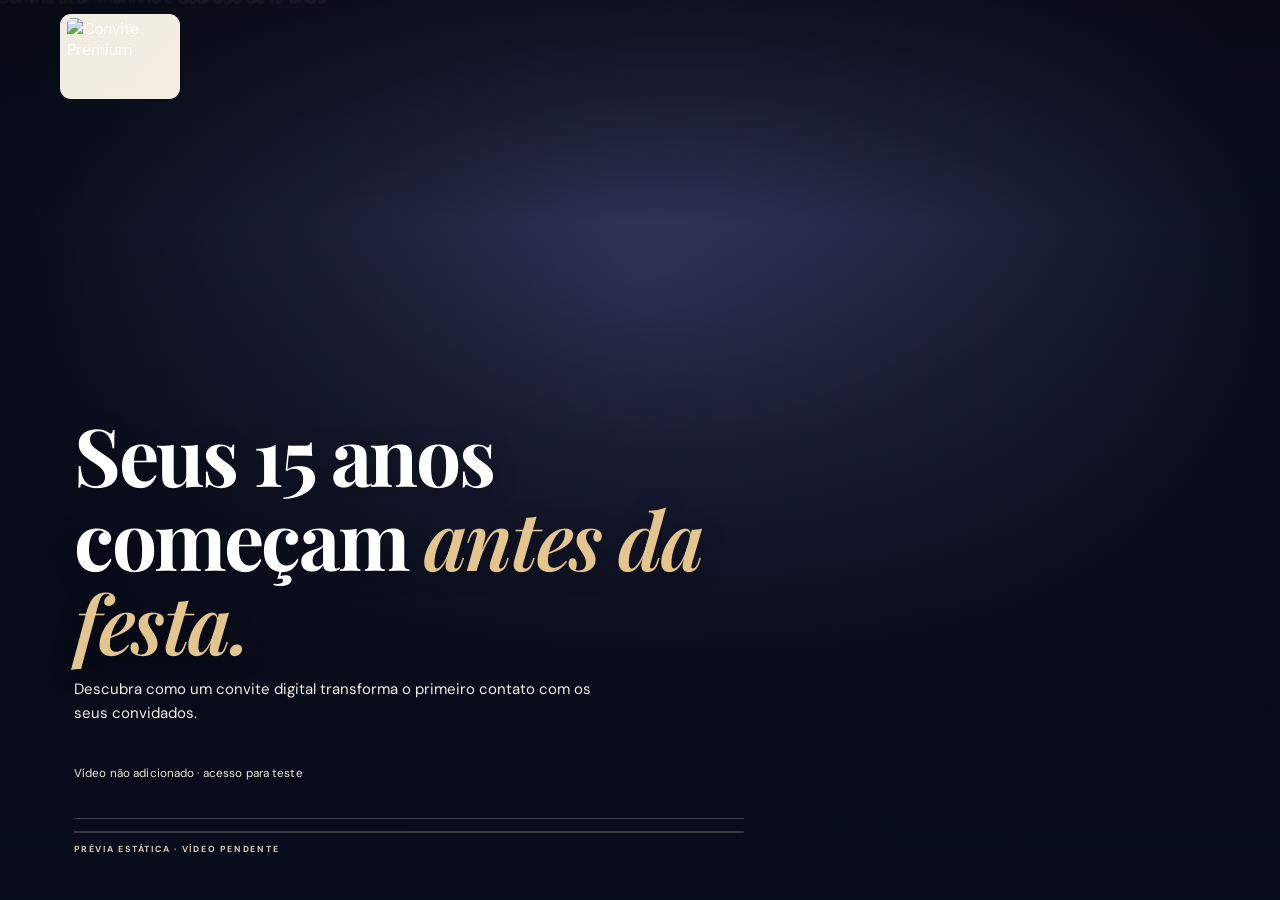
==== catalogo.html @ b4b90971 "Add files via upload" ====
<!doctype html>
<html lang="pt-BR">
<head>
  <meta charset="utf-8">
  <meta name="viewport" content="width=device-width, initial-scale=1, viewport-fit=cover">
  <meta name="theme-color" content="#fbf9f5">
  <meta name="description" content="Explore temas de convite digital de 15 anos, teste um convite real e escolha seu favorito para personalizar.">
  <meta property="og:type" content="website">
  <meta property="og:title" content="Convite Premium | Catálogo de Temas de 15 Anos">
  <meta property="og:image" content="https://premium-invites.github.io/LP-Catalogo/assets/capa-15anos.webp">
  <title>Escolha seu tema | Convite Premium</title>
  <link rel="preconnect" href="https://fonts.googleapis.com">
  <link rel="preconnect" href="https://fonts.gstatic.com" crossorigin>
  <link href="https://fonts.googleapis.com/css2?family=DM+Sans:wght@400;500;600;700;800&family=Playfair+Display:ital,wght@0,500;0,600;0,700;1,600;1,700&display=swap" rel="stylesheet">
  <link rel="stylesheet" href="style.css">
  <script defer src="config.js"></script>
  <script defer src="script.js"></script>
</head>
<body class="catalog-page" data-page="catalogo">
  <header class="site-header">
    <div class="site-header-inner">
      <a href="index.html" class="brand-link" aria-label="Voltar à apresentação"><img src="assets/logo-convite-premium.webp" alt="Convite Premium" width="84" height="68"></a>
      <span class="site-header-tag">CATÁLOGO <span aria-hidden="true">✦</span> 15 ANOS</span>
      <a class="header-anchor" href="#temas">Escolher tema <span aria-hidden="true">↘</span></a>
    </div>
  </header>

  <main>

    <section class="showcase-section showcase-top section-space" id="exemplos" aria-labelledby="showcaseTitle">
      <div class="container showcase-layout">
        <div class="showcase-copy reveal">
          <p class="eyebrow">✦ MUITO ALÉM DE UMA IMAGEM</p>
          <h1 id="showcaseTitle">Antes da festa, <em>um primeiro encanto.</em></h1>
          <p>Um convite é mais do que uma imagem: é música, movimento e detalhes que seus convidados podem explorar. Abra os exemplos completos e sinta a experiência.</p>
          <div class="showcase-legend"><span aria-hidden="true">↗</span><span>Toque na carta da frente para abrir o convite interativo.</span></div>
          <a class="btn catalog-jump reveal" href="#temas">Escolher tema <span aria-hidden="true">↓</span></a>
        </div>
        <div class="deck-shell reveal" aria-label="Exemplos interativos de convites prontos">
          <div class="deck-counter"><span id="deckCurrent">01</span><span> / </span><span id="deckTotal">01</span></div>
          <div class="deck-stage" id="deckStage" tabindex="0" role="region" aria-label="Cartas de exemplos. Arraste horizontalmente ou use as setas para trocar de exemplo."><!-- Cartas geradas por script.js --></div>
          <div class="deck-controls" id="deckControls">
            <button class="deck-arrow" id="deckPrev" type="button" aria-label="Exemplo anterior">←</button>
            <span class="deck-swipe-hint" id="deckHint">ARRASTE PARA O LADO</span>
            <button class="deck-arrow" id="deckNext" type="button" aria-label="Próximo exemplo">→</button>
          </div>
        </div>
      </div>
    </section>

    <section class="catalog-intro container" id="temas" aria-labelledby="themesTitle">
      <div class="catalog-intro-row">
        <div class="reveal">
          <p class="eyebrow">✧ FEITO PARA O SEU GRANDE DIA</p>
          <h2 id="themesTitle">Um tema com <em>a sua essência.</em></h2>
          <p class="body-lead">Agora escolha o tema que combina com a sua festa de 15 anos. Se nenhum modelo representar sua ideia, selecione “Sua ideia”.</p>
        </div>
        <div class="catalog-intro-aside reveal"><span class="asidenum">15</span><span>ANOS <b>✧</b><br>INFINITAS POSSIBILIDADES</span></div>
      </div>
      <div class="theme-grid" id="themeGrid" aria-label="Temas disponíveis"><!-- Gerado a partir de config.js --></div>
      <div class="catalog-after-note reveal"><span aria-hidden="true">✦</span><p>Gostou de um estilo? Toque em <strong>Escolher tema</strong>. Para um convite diferente, escolha <strong>Sua ideia</strong> e, se quiser, conte como imagina o resultado no próximo passo.</p></div>
    </section>

    <section class="benefits-section section-space" aria-label="Vantagens dos convites digitais">
      <div class="container">
        <h2 class="sr-only">Vantagens de um convite digital</h2>
        <div class="benefits-grid">
          <article class="benefit-card reveal"><span class="benefit-index">01 /</span><div class="benefit-icon" aria-hidden="true">↗</div><h3>Envio instantâneo</h3><p>Compartilhe pelo WhatsApp sem impressão ou entrega física.</p></article>
          <article class="benefit-card reveal"><span class="benefit-index">02 /</span><div class="benefit-icon" aria-hidden="true">⌘</div><h3>Tudo organizado</h3><p>Informações, localização e links em um só lugar.</p></article>
          <article class="benefit-card reveal"><span class="benefit-index">03 /</span><div class="benefit-icon" aria-hidden="true">✧</div><h3>Experiência premium</h3><p>Música, vídeo e detalhes que encantam desde o início.</p></article>
          <article class="benefit-card reveal"><span class="benefit-index">04 /</span><div class="benefit-icon" aria-hidden="true">♡</div><h3>Mais economia</h3><p>Sem custos de impressão ou entrega de convites físicos.</p></article>
        </div>
      </div>
    </section>
    <section class="features-section section-space" id="recursos" aria-labelledby="featuresTitle">
      <div class="container">
        <div class="section-head reveal"><p class="eyebrow">✧ TUDO EM UM ÚNICO LINK</p><h2 id="featuresTitle">Seu convite pode ter <em>tudo isso.</em></h2><p>Uma experiência completa, com o que importa para a sua comemoração.</p></div>
        <div class="features-grid">
          <article class="feature-card reveal"><span class="feature-symbol" aria-hidden="true">▶</span><h3>Vídeo de abertura</h3><p>Uma entrada especial para seus convidados.</p></article>
          <article class="feature-card reveal"><span class="feature-symbol" aria-hidden="true">♫</span><h3>Música personalizada</h3><p>A trilha sonora que combina com a festa.</p></article>
          <article class="feature-card reveal"><span class="feature-symbol" aria-hidden="true">⌖</span><h3>Localização integrada</h3><p>Endereço e rota acessíveis em um toque.</p></article>
          <article class="feature-card reveal"><span class="feature-symbol" aria-hidden="true">✓</span><h3>Confirmação rápida</h3><p>Uma forma prática de confirmar presença.</p></article>
          <article class="feature-card reveal"><span class="feature-symbol" aria-hidden="true">♢</span><h3>Sugestões de presentes</h3><p>Orientações para os convidados.</p></article>
          <article class="feature-card reveal"><span class="feature-symbol" aria-hidden="true">✦</span><h3>Dress code e manual</h3><p>Detalhes importantes reunidos com elegância.</p></article>
        </div>
      </div>
    </section>

    <section class="process-section section-space" id="processo" aria-labelledby="processTitle">
      <div class="container process-layout">
        <div class="reveal"><p class="eyebrow">DO TEMA À CELEBRAÇÃO</p><h2 id="processTitle">Simples para você. <em>Especial para todos.</em></h2></div>
        <ol class="process-list">
          <li class="reveal"><span>01</span><div><h3>Escolha seu tema</h3><p>Selecione uma inspiração no catálogo.</p></div></li>
          <li class="reveal"><span>02</span><div><h3>Conte os detalhes</h3><p>Preencha o formulário em uma página separada.</p></div></li>
          <li class="reveal"><span>03</span><div><h3>Envie o pedido</h3><p>Abra o WhatsApp e confirme o envio da mensagem.</p></div></li>
          <li class="reveal"><span>04</span><div><h3>Criação manual</h3><p>Conversamos sobre as condições e preparamos sua prévia.</p></div></li>
        </ol>
      </div>
      <div class="container final-band reveal"><span>✧ UM CONVITE QUE COMEÇA COM VOCÊ</span><p>Já encontrou o estilo certo?</p><a class="btn btn-outline-light" href="#temas">Voltar aos temas <span aria-hidden="true">↑</span></a></div>
    </section>
  </main>
  <footer class="site-footer"><img src="assets/logo-convite-premium.webp" alt="Convite Premium" width="88" height="71"><small>© <span data-year></span> Convite Premium. Convites interativos de 15 anos.</small></footer>
  <div class="scroll-edge" id="scrollEdge" aria-hidden="true"><div class="scroll-edge-caption"><span>DESLIZE PARA EXPLORAR</span><span class="scroll-edge-arrow">↓</span></div></div>
  <noscript><p class="noscript-warning">Ative o JavaScript para visualizar os temas e os exemplos.</p></noscript>
</body>
</html>
---- style.css ----
/* CONVITE PREMIUM — funil de três páginas | mobile first */
:root{
  --navy:#10213e;--navy-deep:#09172e;--wine:#a51d53;--wine-strong:#8f1749;
  --gold:#ba914d;--gold-light:#e0c38b;--ink:#1a2435;--muted:#677083;
  --paper:#fcfaf6;--cream:#f4efe6;--white:#fff;--border:#e9e2d8;
  --radius:17px;--serif:'Playfair Display',Georgia,serif;--sans:'DM Sans',Arial,sans-serif;
}
*,*::before,*::after{box-sizing:border-box}
html{scroll-behavior:smooth}
body{margin:0;font-family:var(--sans);background:var(--paper);color:var(--ink);-webkit-font-smoothing:antialiased}
a{color:inherit;text-decoration:none}button,input,textarea{font:inherit}button{cursor:pointer}img{max-width:100%;display:block}
[hidden]{display:none!important}
:focus-visible{outline:3px solid #e6b65c;outline-offset:3px}
.sr-only{position:absolute;width:1px;height:1px;padding:0;margin:-1px;overflow:hidden;clip:rect(0,0,0,0);white-space:nowrap;border:0}
.container{width:min(100% - 36px,1120px);margin-inline:auto}
.eyebrow{font-size:.65rem;line-height:1.5;letter-spacing:.22em;font-weight:800;color:var(--wine);text-transform:uppercase;margin:0 0 13px}
h1,h2,h3,p{margin-top:0}h1,h2{font-family:var(--serif);font-weight:700;letter-spacing:-.035em}h1 em,h2 em{font-weight:600;color:var(--wine)}
h1{font-size:clamp(2.45rem,8.3vw,4.3rem);line-height:1.11}h2{font-size:clamp(2rem,6.6vw,3.5rem);line-height:1.17}
p{line-height:1.65}
.btn{min-height:46px;display:inline-flex;align-items:center;justify-content:center;gap:16px;padding:13px 20px;border-radius:11px;border:1px solid transparent;font-weight:800;font-size:.82rem;line-height:1.25;transition:background .2s,color .2s,border .2s,transform .2s}
.btn:hover{transform:translateY(-2px)}.btn:active{transform:translateY(0)}
.btn-primary{background:var(--wine);color:#fff;box-shadow:0 9px 30px rgba(106,9,54,.25)}.btn-primary:hover{background:var(--wine-strong)}
.btn-whatsapp{background:#186d4c;color:#fff;border:0;width:100%;justify-content:space-between;padding:17px 19px;font-size:.85rem}.btn-whatsapp:hover{background:#125a3e}
.btn-outline-light{border-color:#e7d6b9;color:#fff;background:transparent}.btn-outline-light:hover{background:#fff;color:var(--navy)}
.reveal{opacity:1;transform:none}
.has-motion .reveal{opacity:0;transform:translate3d(0,28px,0);transition:opacity .75s ease,transform .75s cubic-bezier(.18,.72,.24,1)}
.has-motion .reveal.is-visible{opacity:1;transform:translate3d(0,0,0)}
/* -------------------------------- Intro: VSL full viewport -------------------------------- */
body.vsl-page{background:#0b1326;color:#fff;overflow:hidden}
.vsl-screen{height:100vh;height:100dvh;min-height:430px;position:relative;isolation:isolate;overflow:hidden}
.vsl-media,.vsl-overlay{position:absolute;inset:0}
.vsl-media{z-index:-2;background:radial-gradient(circle at 50% 30%,#393e66,#090e1d 70%)}
.vsl-video,.vsl-fallback,.vsl-fallback img{display:block;width:100%;height:100%}
.vsl-video,.vsl-fallback img{object-fit:cover;object-position:center 40%}
.vsl-fallback img{filter:brightness(.58) saturate(.85) blur(1px);transform:scale(1.03)}
.vsl-overlay{z-index:-1;background:linear-gradient(180deg,rgba(7,9,18,.72),rgba(7,9,18,.02) 25%,rgba(10,12,25,.30) 40%,rgba(7,10,23,.9) 78%,#080d1c 100%),linear-gradient(90deg,rgba(8,11,23,.4),transparent 80%);pointer-events:none}
.vsl-header{position:absolute;z-index:2;top:max(14px,env(safe-area-inset-top));left:0;right:0;padding-inline:clamp(19px,5vw,60px);display:flex;align-items:center;justify-content:space-between;gap:14px}
.vsl-logo{width:96px;height:auto;max-height:72px;object-fit:contain;padding:4px 7px;border-radius:11px;background:rgba(255,249,238,.95)}
.vsl-category{font-size:.55rem;line-height:1.6;letter-spacing:.19em;color:#f3dfb9;text-align:right;font-weight:700;text-shadow:0 1px 6px #111}
.vsl-category span{margin:0 4px}
.vsl-bottom{position:absolute;bottom:max(22px,env(safe-area-inset-bottom));left:clamp(21px,6vw,74px);right:clamp(21px,6vw,74px);max-width:740px;z-index:2}
.vsl-bottom h1{font-size:clamp(2.45rem,8vw,5rem);line-height:1.05;letter-spacing:-.03em;max-width:690px;margin:0 0 13px;text-shadow:0 3px 25px rgba(0,0,0,.3)}
.vsl-bottom h1 em{color:#e4c58d}
.vsl-summary{max-width:520px;font-size:clamp(.77rem,1.6vw,.94rem);color:#f3efe8;line-height:1.6;margin-bottom:22px}
.vsl-actions{min-height:51px;display:flex;align-items:center;flex-wrap:wrap;gap:12px;margin-bottom:20px}
.vsl-ready{display:flex;align-items:center;gap:8px;color:#f2e8d8;font-size:.73rem;letter-spacing:.01em}
.status-pulse{display:inline-block;width:7px;height:7px;flex:none;border-radius:50%;background:#d8af64;box-shadow:0 0 0 5px rgba(232,185,93,.1);animation:pulse 1.65s infinite}
.vsl-continue{width:min(100%,340px);justify-content:space-between;animation:cta-show .4s both}
.vsl-controls{border-top:1px solid rgba(235,224,212,.24);padding-top:12px}
.vsl-progress-track{height:2px;background:rgba(252,241,219,.2);border-radius:3px;overflow:hidden;margin-bottom:10px}
.vsl-progress-track span{height:100%;display:block;width:0;background:var(--gold-light);transition:width .18s linear}
.vsl-control-row{display:flex;justify-content:space-between;align-items:center;gap:15px;color:#dccbb9;font-size:.55rem;letter-spacing:.2em;font-weight:700}
.vsl-control-buttons{display:flex;gap:8px;align-items:center}
.video-small-button{background:rgba(255,255,255,.1);border:1px solid rgba(255,255,255,.4);border-radius:30px;color:#fff;padding:8px 11px;font-size:.64rem;letter-spacing:0;line-height:1}
.video-small-button:hover{background:rgba(255,255,255,.22)}
.noscript-warning{background:#fff3ce;padding:15px;text-align:center;color:#4b2d07;font-size:.85rem}
@keyframes pulse{50%{box-shadow:0 0 0 8px rgba(232,185,93,0)}}
@keyframes cta-show{from{opacity:0;transform:translateY(10px)}to{opacity:1;transform:translateY(0)}}
/* -------------------------------- Catalog chrome -------------------------------- */
.catalog-page{background:var(--paper)}
.site-header{position:sticky;top:0;z-index:35;background:rgba(252,250,246,.94);border-bottom:1px solid rgba(204,181,153,.27);backdrop-filter:blur(18px);-webkit-backdrop-filter:blur(18px)}
.site-header-inner{width:min(100% - 36px,1120px);margin:auto;display:flex;align-items:center;justify-content:space-between;gap:10px;min-height:74px}
.brand-link{flex-shrink:0}.brand-link img{width:77px;height:63px;object-fit:contain}
.site-header-tag{font-weight:800;font-size:.62rem;letter-spacing:.14em;color:var(--navy);text-align:center}.site-header-tag span{color:var(--gold);margin:0 3px}
.header-anchor{font-size:.67rem;font-weight:800;padding:9px 10px;color:var(--wine);border:1px solid #ead9dc;border-radius:100px;white-space:nowrap}
.header-anchor:hover{background:#fff2f4}
.catalog-intro{padding-top:34px;padding-bottom:26px;scroll-margin-top:84px}
.catalog-intro h1{max-width:680px;margin-bottom:12px}
.catalog-intro .eyebrow{margin-bottom:10px}
.catalog-intro-row{display:flex;align-items:end;justify-content:space-between;gap:30px;margin:22px 0 25px}
.body-lead{max-width:630px;font-size:.9rem;color:var(--muted);line-height:1.66;margin:0}
.catalog-intro-aside{min-width:200px;display:none;align-items:center;gap:14px;color:#b6a18b;text-align:left;border-left:1px solid #d7c3a8;padding-left:23px}
.asidenum{font-size:5rem;line-height:1;font-family:var(--serif);color:#d6c4a7}.catalog-intro-aside>span:last-child{font-size:.57rem;line-height:1.7;font-weight:800;letter-spacing:.14em}
.theme-grid{display:grid;grid-template-columns:repeat(2,minmax(0,1fr));gap:12px}
.theme-card{background:#fff;border:1px solid var(--border);border-radius:15px;overflow:hidden;box-shadow:0 12px 30px rgba(17,31,55,.055);min-width:0;display:flex;flex-direction:column;transition:box-shadow .25s,border-color .25s}
.theme-card:hover{box-shadow:0 18px 42px rgba(17,31,55,.13);border-color:#d6bda6}
.theme-art{width:100%;aspect-ratio:4/4.8;overflow:hidden;position:relative;background:#ebdfca}
.theme-art img{height:100%;width:100%;object-fit:cover;object-position:center 35%;transition:transform .7s ease}
.theme-card:hover .theme-art img{transform:scale(1.045)}
.theme-number{position:absolute;top:9px;left:9px;background:rgba(14,27,49,.82);border:1px solid rgba(255,255,255,.24);color:#f3dfbe;font-weight:800;letter-spacing:.09em;font-size:.56rem;padding:6px 8px;border-radius:50px;backdrop-filter:blur(7px)}
.theme-details{display:flex;flex-direction:column;flex:1;gap:7px;padding:13px 11px 13px}
.theme-details h3{font-family:var(--serif);font-size:1.03rem;color:var(--navy);line-height:1.2;letter-spacing:-.015em;margin:0}
.theme-details p{font-size:.67rem;color:#7e7b80;line-height:1.4;min-height:27px;margin:0 0 5px}
.theme-actions{display:flex;flex-direction:column;gap:7px;margin-top:auto}
.theme-actions a,.theme-actions button{display:flex;align-items:center;justify-content:center;gap:4px;width:100%;min-height:37px;line-height:1.1;padding:10px 5px;font-weight:800;font-size:.65rem;border-radius:8px;white-space:normal;text-align:center}
.theme-choose{border:0;background:#17396d;color:#fff}.theme-choose:hover{background:#27518a}
.other-art{display:flex;flex-direction:column;align-items:center;justify-content:center;background:radial-gradient(circle at 45% 37%,#34426e 0,#1a2849 45%,#10182f 100%);color:#d9bb83;isolation:isolate}
.other-art:before{content:"";width:75%;aspect-ratio:1;position:absolute;border:1px solid rgba(222,193,134,.32);border-radius:50%;box-shadow:0 0 0 18px rgba(255,255,255,.025),0 0 0 36px rgba(255,255,255,.015)}
.other-art span{font-size:3.6rem;line-height:1;z-index:1}.other-art strong{font-family:var(--serif);font-size:1rem;font-style:italic;color:#f6ead5;position:relative;text-align:center;padding:0 14px}
.catalog-after-note{display:flex;align-items:start;gap:10px;background:#f4efe6;border:1px solid #e9dfce;border-radius:11px;padding:13px 14px;margin-top:18px;max-width:730px}
.catalog-after-note>span{color:var(--wine)}.catalog-after-note p{font-size:.73rem;line-height:1.65;color:#5f6470;margin:0}
/* -------------------------------- Benefit cards -------------------------------- */
.section-space{padding-top:58px;padding-bottom:58px}
.benefits-section{background:#f1ebdf}
.benefits-grid{display:grid;grid-template-columns:repeat(2,minmax(0,1fr));gap:10px}
.benefit-card{background:#fffaf2;min-width:0;border:1px solid rgba(222,207,185,.8);border-radius:12px;padding:15px 12px 17px;position:relative}
.benefit-index{font-size:.57rem;color:#a08969;font-weight:800;letter-spacing:.15em}
.benefit-icon{font-size:1.65rem;color:var(--wine);line-height:1;margin:12px 0 13px;font-family:Georgia,serif}
.benefit-card h3{font-family:var(--serif);font-size:.98rem;color:var(--navy);margin:0 0 7px;line-height:1.22}
.benefit-card p{font-size:.69rem;line-height:1.55;color:#72747b;margin:0}
/* -------------------------------- Deck showcase -------------------------------- */
.showcase-section{background:radial-gradient(circle at 72% 40%,#223759 0,#14243f 50%,#0c1a33 100%);color:#fff;overflow:hidden}
.showcase-top{padding-top:clamp(90px,18vw,138px);padding-bottom:58px}
.showcase-top .showcase-copy h1{color:#fff;max-width:620px;margin-bottom:16px;font-size:clamp(2.45rem,9vw,5.05rem);line-height:1.08}
.showcase-top .showcase-copy h1 em{color:#e6c994;font-style:italic}
.showcase-top .catalog-jump{margin-top:18px}
.showcase-layout{display:grid;grid-template-columns:minmax(0,1fr);gap:26px}
.showcase-copy .eyebrow{color:#d7ad6d}
.showcase-copy h2{color:#fff;max-width:570px;margin-bottom:16px}
.showcase-copy h2 em{color:#e6c994}
.showcase-copy>p:not(.eyebrow){color:#d0d5dd;font-size:.82rem;max-width:480px;line-height:1.75;margin-bottom:16px}
.showcase-legend{display:flex;align-items:center;gap:10px;color:#e2d1b6;font-size:.7rem;line-height:1.6;max-width:340px}
.showcase-legend>span:first-child{width:31px;height:31px;display:grid;place-items:center;border:1px solid rgba(238,214,180,.6);border-radius:50%;font-size:1rem;flex:none}
.deck-shell{width:100%;padding-top:4px}
.deck-counter{text-align:center;font-size:.63rem;font-weight:800;letter-spacing:.2em;color:#d9c398;margin-bottom:6px}
.deck-counter #deckCurrent{font-size:1rem;color:#fff}
.deck-stage{position:relative;width:min(66vw,266px);height:min(96vw,365px);min-height:268px;margin:10px auto 23px;isolation:isolate;touch-action:pan-y;cursor:grab;user-select:none}
.deck-stage:active{cursor:grabbing}
.deck-stage::before,.deck-stage::after{content:"";position:absolute;inset:0;background:#253858;border:1px solid rgba(236,206,150,.58);border-radius:17px;transform:translate(15px,5px) rotate(8deg);box-shadow:0 6px 22px rgba(0,0,0,.18);pointer-events:none}
.deck-stage::after{transform:translate(-12px,-4px) rotate(-7deg);background:#334467}
.deck-stage.has-multiple::before,.deck-stage.has-multiple::after{opacity:0}
.deck-card{position:absolute;inset:0;border-radius:15px;overflow:hidden;background:#f8f3e9;border:4px solid #f9f0df;box-shadow:0 18px 30px rgba(0,0,0,.38);will-change:transform;transition:transform .58s cubic-bezier(.18,.78,.19,1),opacity .5s ease;touch-action:pan-y}
.deck-card a{width:100%;height:100%;display:block;position:relative;color:#fff}
.deck-card img{width:100%;height:100%;object-fit:cover;object-position:center 27%;pointer-events:none}
.deck-card-overlay{position:absolute;inset:auto 0 0;padding:45px 15px 17px;background:linear-gradient(transparent,rgba(4,8,19,.86))}
.deck-card-overlay strong{display:block;font-family:var(--serif);font-size:1.1rem;line-height:1.2;margin-bottom:6px}
.deck-card-overlay small{display:block;color:#e3d1b8;font-size:.65rem;letter-spacing:.02em}
.deck-controls{display:flex;justify-content:center;align-items:center;gap:22px;min-height:38px}
.deck-arrow{width:37px;height:37px;border-radius:50%;color:#f8e4c1;border:1px solid rgba(238,218,183,.6);background:transparent;font-size:1.25rem;transition:background .2s}
.deck-arrow:hover{background:rgba(255,255,255,.15)}
.deck-swipe-hint{color:#cdbfa9;font-weight:800;font-size:.56rem;letter-spacing:.13em;white-space:nowrap}
.deck-controls.is-single .deck-arrow{display:none}
/* -------------------------------- Feature grid -------------------------------- */
.features-section{background:var(--paper)}
.section-head{max-width:620px;margin:0 0 28px}
.section-head h2{margin-bottom:12px;color:var(--navy)}
.section-head>p:not(.eyebrow){color:var(--muted);font-size:.83rem;margin:0}
.features-grid{display:grid;grid-template-columns:repeat(2,minmax(0,1fr));gap:10px}
.feature-card{padding:14px 12px 17px;border-radius:13px;border:1px solid var(--border);background:#fff;min-height:142px;min-width:0;box-shadow:0 7px 20px rgba(14,27,49,.025)}
.feature-symbol{display:grid;place-items:center;height:31px;width:31px;border:1px solid #e8d9c4;border-radius:9px;color:var(--wine);font-size:1.08rem;margin-bottom:15px}
.feature-card h3{font-family:var(--serif);font-size:.98rem;line-height:1.23;letter-spacing:-.015em;color:var(--navy);margin-bottom:7px}
.feature-card p{font-size:.68rem;color:#777882;line-height:1.56;margin:0}
/* -------------------------------- Process & footer -------------------------------- */
.process-section{background:var(--cream);padding-bottom:0}
.process-layout{display:grid;grid-template-columns:minmax(0,1fr);gap:25px}
.process-layout h2{max-width:520px;color:var(--navy);margin-bottom:0}
.process-list{padding:0;margin:0;list-style:none;display:grid;gap:0}
.process-list li{display:flex;gap:16px;border-top:1px solid #dbd0c0;padding:17px 0}
.process-list li>span{color:var(--wine);font-size:.8rem;font-weight:800;letter-spacing:.04em;min-width:27px}
.process-list h3{font-family:var(--serif);color:var(--navy);font-size:1.14rem;margin:0 0 5px}
.process-list p{font-size:.76rem;line-height:1.6;margin:0;color:#6d6e75}
.final-band{background:var(--navy);color:#fff;padding:27px 25px 30px;margin-top:42px;text-align:center;border-radius:16px 16px 0 0}
.final-band>span{display:block;font-size:.59rem;color:#e1c58f;letter-spacing:.18em;font-weight:700}
.final-band p{font-family:var(--serif);font-size:1.8rem;line-height:1.2;margin:10px 0 19px}
.site-footer{display:flex;flex-direction:column;align-items:center;gap:3px;text-align:center;background:#0a152a;padding:19px 18px 25px;color:#b7c0ce}
.site-footer img{width:78px;height:auto;filter:brightness(1.55)}
.site-footer small{font-size:.6rem;line-height:1.6}
.scroll-edge{position:fixed;bottom:0;left:0;right:0;height:95px;z-index:30;pointer-events:none;background:linear-gradient(0deg,rgba(252,250,246,.96),rgba(252,250,246,.65) 42%,rgba(252,250,246,0));transition:opacity .3s}
.scroll-edge.is-hidden{opacity:0}
.scroll-edge-caption{position:absolute;bottom:max(12px,env(safe-area-inset-bottom));left:0;right:0;display:flex;align-items:center;justify-content:center;gap:9px;color:#9b845d;font-size:.54rem;letter-spacing:.2em;font-weight:800}
.scroll-edge-arrow{display:inline-block;font-size:1.1rem;animation:arrow-bob 1.6s infinite}
@keyframes arrow-bob{50%{transform:translateY(5px)}}
/* -------------------------------- Quiz / briefing -------------------------------- */
.quiz-page{background:radial-gradient(circle at top,#fffdfa,#f5f0e7)}
.quiz-main{min-height:70vh;padding:31px 0 55px}
.quiz-wrapper{width:min(100% - 36px,660px);margin:auto}
.quiz-heading{margin:26px 0 24px}
.quiz-heading h1{font-size:clamp(2.55rem,7.9vw,3.55rem);margin-bottom:13px}
.quiz-heading>p:not(.eyebrow){font-size:.8rem;color:#71747e;margin:0;line-height:1.7}
.chosen-theme{display:flex;align-items:center;gap:14px;padding:16px;background:var(--navy);border-radius:13px;color:#fff;margin-bottom:15px}
.chosen-symbol{display:grid;place-items:center;width:36px;height:36px;flex:none;border-radius:50%;border:1px solid rgba(236,203,154,.5);color:#e4bf80;font-size:1.3rem}
.chosen-theme>div{flex:1;min-width:0}.chosen-theme small{display:block;font-size:.55rem;letter-spacing:.13em;color:#b9bdc6;font-weight:800;margin-bottom:4px}.chosen-theme strong{display:block;font-family:var(--serif);font-size:1.11rem;overflow-wrap:anywhere}
.chosen-theme>a{color:#e0c290;text-decoration:underline;text-underline-offset:4px;font-size:.73rem;flex:none}
.quiz-form{border-radius:17px;border:1px solid var(--border);background:#fff;box-shadow:0 14px 40px rgba(31,43,63,.065);padding:20px 17px 23px;display:grid;gap:16px}
.field{min-width:0;display:grid;gap:7px}
.field label{color:#2b3450;font-weight:800;font-size:.77rem}
.field label small{font-weight:500;color:#84858c;font-size:.68rem}
.field input,.field textarea{width:100%;border:1px solid #dedde0;border-radius:9px;min-height:48px;background:#fff;padding:12px 13px;color:#242e3c;outline:none;font-size:.84rem;transition:border-color .2s,box-shadow .2s}
.field textarea{resize:vertical;min-height:92px;line-height:1.5}
.field input:focus,.field textarea:focus{border-color:var(--wine);box-shadow:0 0 0 3px rgba(165,29,83,.1)}
.field input::placeholder,.field textarea::placeholder{color:#a0a2a9}
.required{color:var(--wine)}
.field-pair{display:grid;grid-template-columns:repeat(2,minmax(0,1fr));gap:11px}
.fixed-age{border-radius:9px;background:#faf5ec;border:1px solid #eee3d2;display:flex;align-items:center;justify-content:space-between;padding:12px 13px;gap:10px}
.fixed-age span{font-size:.62rem;letter-spacing:.1em;font-weight:800;color:#86704e}.fixed-age strong{font-family:var(--serif);color:var(--navy);font-size:1.1rem}
.other-description p{font-size:.69rem;color:#777c84;line-height:1.5;margin:0}
.consent-label{display:flex;align-items:flex-start;gap:10px;font-size:.73rem;line-height:1.58;color:#3d4554;cursor:pointer}
.consent-label input{appearance:auto;accent-color:var(--wine);width:18px;height:18px;flex:none;margin:2px 0 0}
.privacy-note{font-size:.68rem;color:#8a8e98;line-height:1.55;margin:-6px 0 0}
.send-note{font-size:.68rem;color:#7b8289;text-align:center;line-height:1.6;margin:-5px 0 0}
.quiz-footer{margin-top:0}
/* -------------------------------- V3: minimalist VSL + auditory start -------------------------------- */
.vsl-headline{animation:copy-rise .82s cubic-bezier(.19,.7,.28,1) .1s both}
.vsl-subheadline{animation:copy-rise .82s cubic-bezier(.19,.7,.28,1) .67s both}
@keyframes copy-rise{
  from{opacity:0;transform:translate3d(0,30px,0)}
  to{opacity:1;transform:translate3d(0,0,0)}
}
.vsl-retry{min-height:42px;border:1px solid rgba(235,211,170,.62);border-radius:9px;background:rgba(9,20,40,.75);color:#f5d49f;font-weight:800;padding:10px 15px;cursor:pointer}
.vsl-tap-to-play{position:absolute;inset:0;z-index:1;display:flex;align-items:center;justify-content:center;flex-direction:column;gap:13px;width:100%;background:rgba(6,15,34,.18);border:0;color:#fff;text-align:center;padding:40px 26px 150px;font-size:.79rem;letter-spacing:.03em;font-weight:700;text-shadow:0 2px 12px rgba(0,0,0,.9)}
.vsl-tap-to-play .vsl-tap-icon{width:74px;height:74px;border:1px solid rgba(248,228,192,.8);background:rgba(18,40,75,.75);border-radius:50%;display:grid;place-items:center;font-size:1.5rem;padding-left:4px;box-shadow:0 10px 50px rgba(0,0,0,.4);backdrop-filter:blur(8px);animation:tap-breathe 2.1s ease-in-out infinite}
@keyframes tap-breathe{50%{transform:scale(1.075)}}
/* -------------------------------- V3: catalog lead-in and jump to themes -------------------------------- */
.catalog-hero{position:relative;isolation:isolate;background:radial-gradient(ellipse at 78% 30%,#345784 0%,transparent 58%),linear-gradient(125deg,#0a1830 0%,#11284b 63%,#182f52 100%);color:#fff;overflow:hidden}
.catalog-hero::before{content:"";position:absolute;inset:0;z-index:-1;opacity:.33;background-image:radial-gradient(#e2c891 1px,transparent 1.5px);background-size:63px 63px;mask-image:linear-gradient(90deg,transparent,#000);-webkit-mask-image:linear-gradient(90deg,transparent,#000)}
.catalog-hero-glow{position:absolute;right:-38px;top:45px;color:rgba(229,199,142,.13);font-size:19rem;font-family:Georgia,serif;line-height:1;pointer-events:none;user-select:none}
.catalog-hero-inner{min-height:min(68svh,610px);display:flex;flex-direction:column;align-items:flex-start;justify-content:center;padding-block:clamp(62px,15vw,115px) clamp(64px,11vw,106px);position:relative;z-index:1}
.catalog-hero-kicker{color:#e4c38a;font-size:.65rem;font-weight:800;letter-spacing:.19em;margin-bottom:17px}
.catalog-hero h1{color:#fff;max-width:735px;font-size:clamp(2.65rem,9vw,5.2rem);line-height:1.1;margin:0 0 20px}
.catalog-hero h1 em{color:#e9c995}
.catalog-hero-lead{max-width:520px;color:#dce5f1;font-size:clamp(.83rem,2vw,1rem);line-height:1.75;margin-bottom:25px}
.catalog-jump{background:#f5f6f7;color:#163761;border:1px solid rgba(243,243,247,.9);min-width:184px;justify-content:space-between;box-shadow:0 11px 34px rgba(5,12,29,.22)}
.catalog-jump:hover{background:#dfeaff;color:#122c52}
#temas{scroll-margin-top:88px}
.catalog-intro{padding-top:52px}
.catalog-intro-row{margin-top:0}
.catalog-intro .eyebrow{color:#386aa5}
.catalog-intro h2{color:#102c56;max-width:680px;margin-bottom:14px}
.catalog-intro h2 em{color:#356fae}
.catalog-intro .body-lead{color:#5a6880}
/* -------------------------------- V3: theme-responsive selected card -------------------------------- */
.chosen-theme{--selected-main:#10213e;--selected-secondary:#1c3869;--selected-accent:#e0c38b;background:linear-gradient(118deg,var(--selected-main),var(--selected-secondary));border:1px solid var(--selected-accent);box-shadow:0 14px 30px rgba(13,35,65,.13);min-height:98px;position:relative;isolation:isolate;overflow:hidden}
.chosen-theme::after{content:"";position:absolute;right:-16px;top:-54px;width:190px;height:180px;background:radial-gradient(circle,rgba(255,255,255,.12),transparent 70%);pointer-events:none;z-index:-1}
.chosen-symbol{width:54px;height:68px;flex:none;border-radius:8px;background:rgba(0,0,0,.19);border:1px solid var(--selected-accent);overflow:hidden;color:var(--selected-accent)}
.chosen-symbol img{height:100%;width:100%;object-fit:cover;object-position:center}
.chosen-symbol span{font-size:1.8rem;color:var(--selected-accent)}
.chosen-theme-copy{flex:1;min-width:0}
.chosen-theme small{color:#e3d5b4}
.chosen-theme strong{color:#fff}
.chosen-theme>a{color:var(--selected-accent);font-weight:700}
.quiz-heading{margin-top:12px}

/* -------------------------------- Responsiveness -------------------------------- */
@media (min-width:620px){
  .container,.site-header-inner{width:min(100% - 64px,1120px)}
  .theme-grid{grid-template-columns:repeat(3,minmax(0,1fr));gap:17px}
  .theme-art{aspect-ratio:4/5}.theme-details{padding:17px}
  .theme-details h3{font-size:1.19rem}.theme-details p{font-size:.77rem}
  .theme-actions a,.theme-actions button{font-size:.76rem;min-height:41px}
  .benefits-grid,.features-grid{gap:16px}
  .benefit-card{padding:21px}.feature-card{padding:21px;min-height:160px}
  .feature-card h3,.benefit-card h3{font-size:1.13rem}.feature-card p,.benefit-card p{font-size:.76rem}
  .section-space{padding-top:82px;padding-bottom:82px}
  .quiz-form{padding:32px 35px;gap:20px}
  .field input,.field textarea{font-size:.9rem}
}
@media (min-width:900px){
  .site-header-inner{min-height:83px}.brand-link img{width:94px;height:74px}
  .site-header-tag{font-size:.72rem}.header-anchor{font-size:.76rem}
  .catalog-intro{padding-top:58px;padding-bottom:50px}
  .catalog-intro-row{margin-top:40px;margin-bottom:39px}
  .catalog-intro-aside{display:flex}
  .body-lead{font-size:1rem}
  .theme-grid{grid-template-columns:repeat(4,minmax(0,1fr));gap:21px}
  .theme-art{aspect-ratio:4/5}
  .benefits-grid{grid-template-columns:repeat(4,minmax(0,1fr))}
  .benefit-card{min-height:205px}
  .showcase-layout{grid-template-columns:1.08fr .92fr;align-items:center;gap:65px}
  .showcase-copy>p:not(.eyebrow){font-size:.96rem}
  .deck-stage{width:305px;height:432px}
  .features-grid{grid-template-columns:repeat(3,minmax(0,1fr));gap:17px}
  .feature-card{min-height:176px}
  .process-layout{grid-template-columns:1fr 1fr;gap:75px}
  .final-band{margin-top:65px}
  .vsl-bottom{bottom:45px}
  .vsl-logo{width:120px;max-height:85px}.vsl-category{font-size:.69rem}
}
@media (min-width:1200px){
  .vsl-video{object-fit:contain;background:#070d1d}.vsl-media:has(.vsl-video:not([hidden])){background:#070d1d}
  .vsl-bottom{max-width:670px}.vsl-fallback img{object-position:center 38%}
}
@media (max-width:390px){
  .container,.site-header-inner,.quiz-wrapper{width:calc(100% - 28px)}
  .site-header-tag{font-size:.54rem;letter-spacing:.1em}.header-anchor{padding:8px;font-size:.62rem}
  .catalog-intro{padding-top:31px}.catalog-intro-row{margin-top:0;margin-bottom:19px}
  .theme-grid{gap:9px}.theme-details{padding:11px 9px}.theme-details h3{font-size:.94rem}
  .theme-actions a,.theme-actions button{font-size:.62rem}
  .feature-card{padding:12px 10px}.feature-card h3{font-size:.92rem}
  .vsl-bottom{left:18px;right:18px;bottom:max(14px,env(safe-area-inset-bottom))}
  .vsl-bottom h1{font-size:2.22rem}.vsl-summary{font-size:.74rem;margin-bottom:15px}
  .vsl-actions{margin-bottom:12px}
  .vsl-control-row{font-size:.5rem}
}
@media (max-height:660px){
  .vsl-header{top:8px}.vsl-logo{width:75px;max-height:58px}.vsl-category{font-size:.52rem}
  .vsl-bottom h1{font-size:clamp(2rem,6.5vw,3.4rem);margin-bottom:8px}
  .vsl-bottom{bottom:max(10px,env(safe-area-inset-bottom))}
  .vsl-summary{margin-bottom:11px;line-height:1.43}.vsl-actions{margin-bottom:9px;min-height:41px}
  .vsl-continue{min-height:43px}.vsl-controls{padding-top:7px}
}
@media (max-width:390px){
  .catalog-hero-inner{min-height:410px;padding-block:62px 58px}
  .catalog-hero h1{font-size:2.48rem}
  .catalog-hero-lead{font-size:.8rem;margin-bottom:20px}
  .catalog-intro h2{font-size:2.05rem}
  .chosen-theme{gap:10px;padding:12px}
  .chosen-symbol{width:48px;height:61px}
  .chosen-theme strong{font-size:1rem}
  .chosen-theme>a{font-size:.66rem}
}
@media (min-width:900px){
  .catalog-hero-inner{min-height:520px}
  .catalog-intro{padding-top:72px}
}
@media (prefers-reduced-motion:reduce){
  *,*::before,*::after{scroll-behavior:auto!important;animation-duration:.01ms!important;animation-iteration-count:1!important;transition-duration:.01ms!important}
  .has-motion .reveal{opacity:1;transform:none}
}
.theme-art-missing{display:grid;place-items:center;background:linear-gradient(135deg,#1d2e4d,#3b2c55);color:#f7e2bf}
.theme-image-fallback{font-family:var(--serif);font-size:1.1rem;font-style:italic;text-align:center;padding:18px}
.deck-empty{position:absolute;inset:0;display:grid;place-items:center;padding:20px;color:#efe2cb;font-family:var(--serif);text-align:center;background:#243451;border:2px solid #c2ac88;border-radius:16px}


/* Update V3.1: showcase as top hero */
#exemplos{scroll-margin-top:88px}
@media (max-width:390px){
  .showcase-top{padding-top:76px;padding-bottom:44px}
  .showcase-top .showcase-copy h1{font-size:2.42rem}
}
@media (min-width:900px){
  .showcase-top{padding-top:122px;padding-bottom:72px}
}
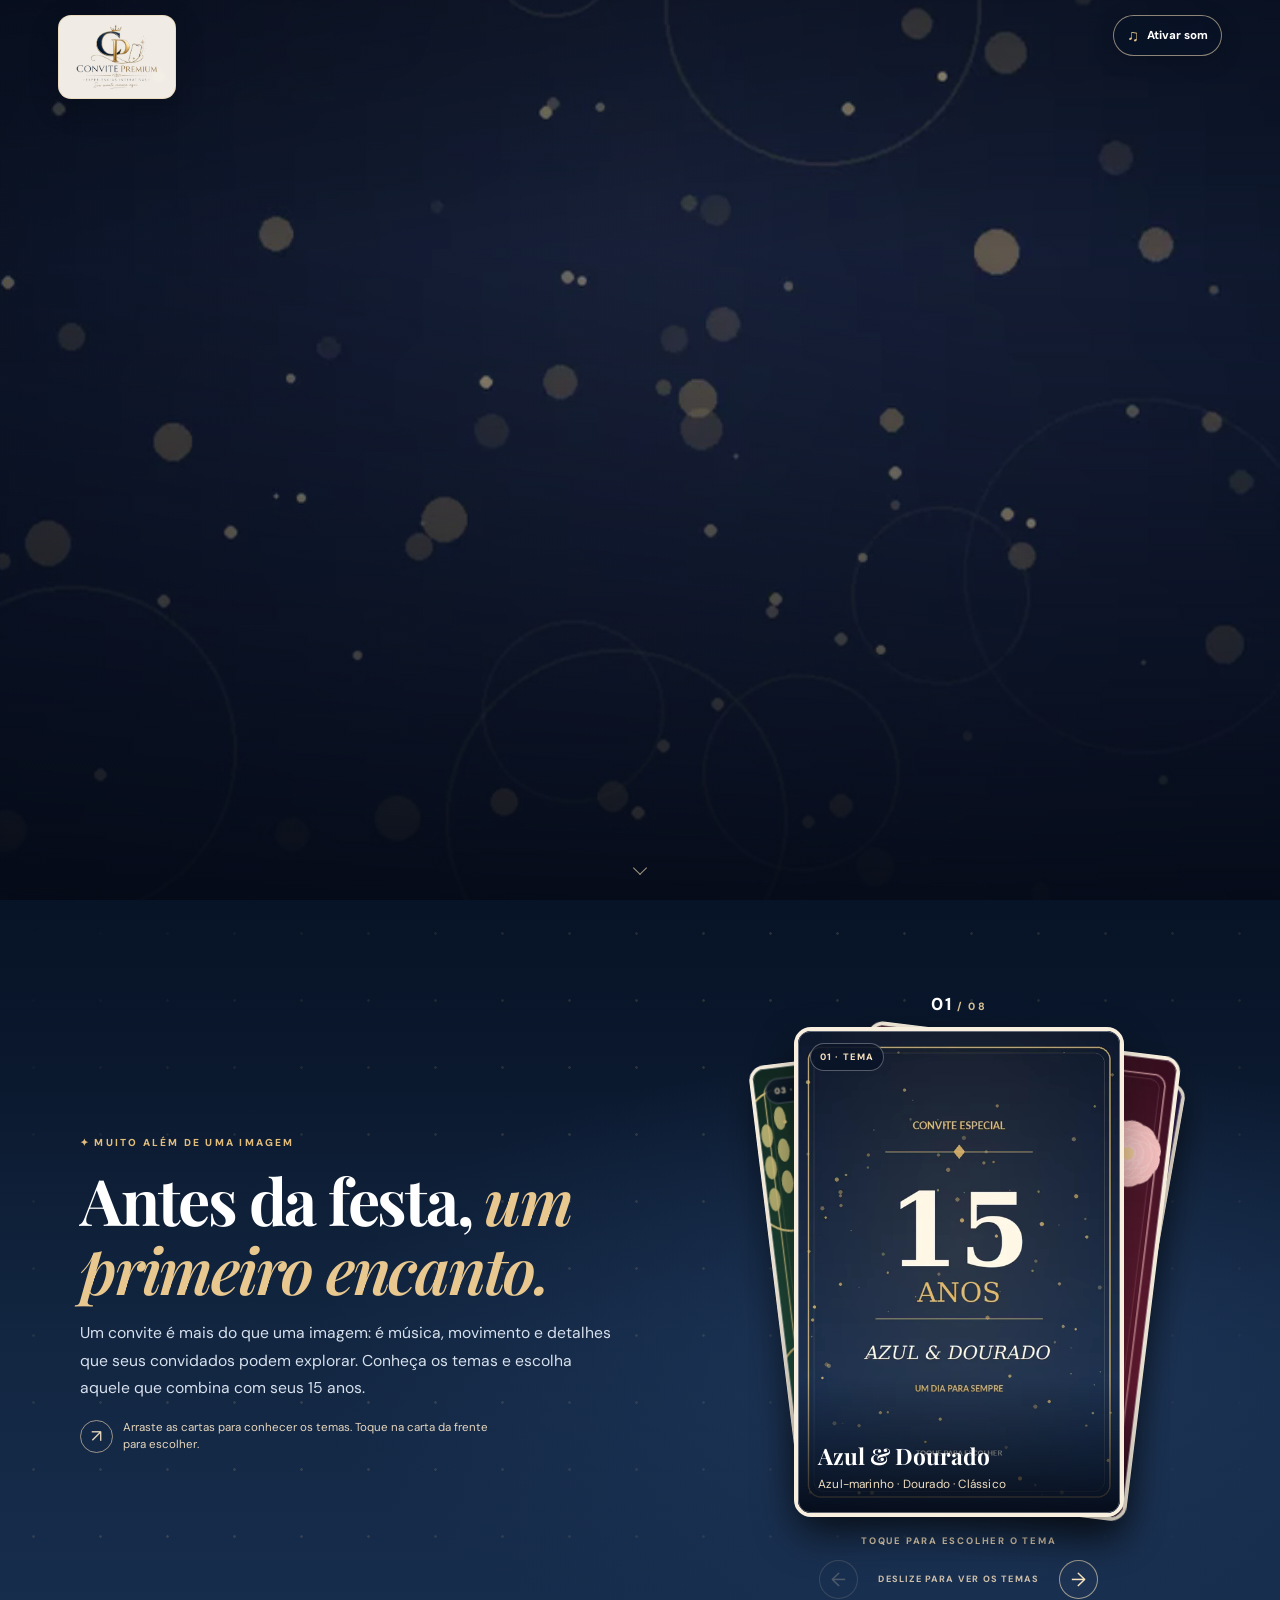
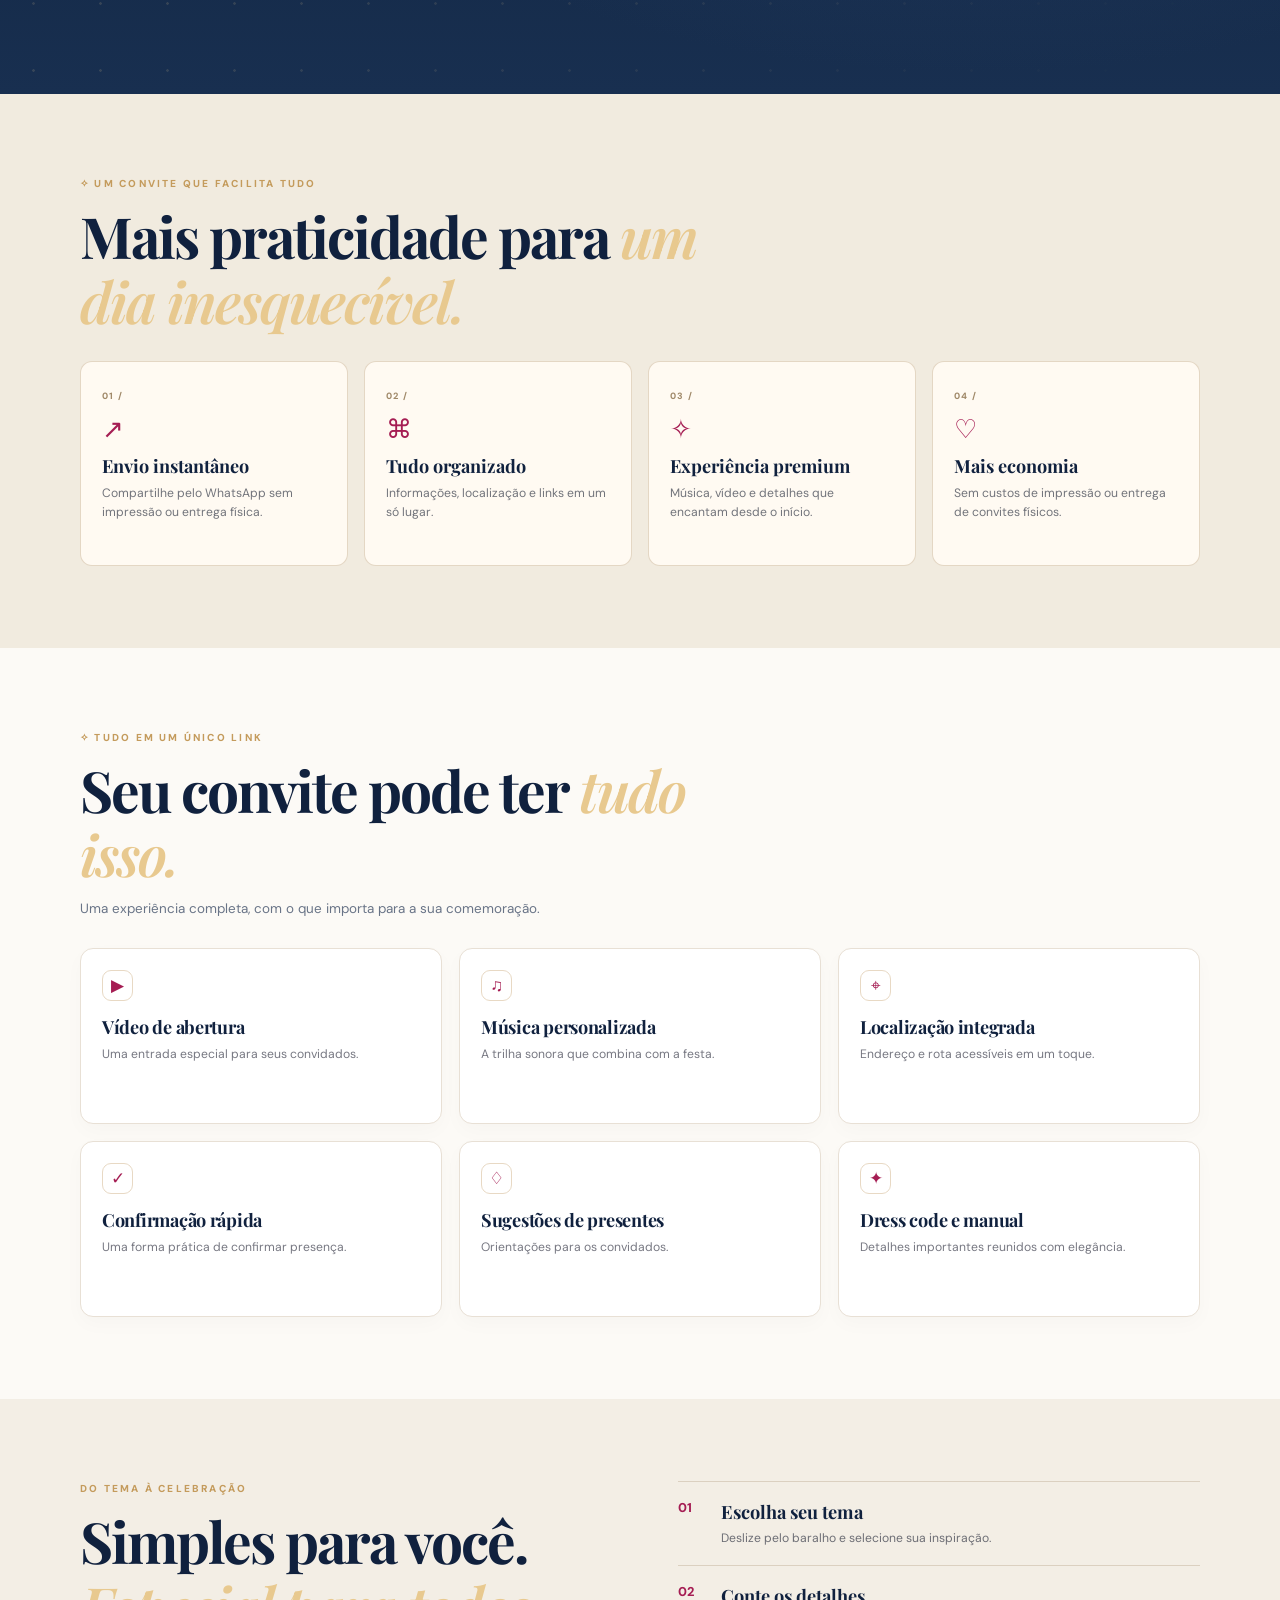
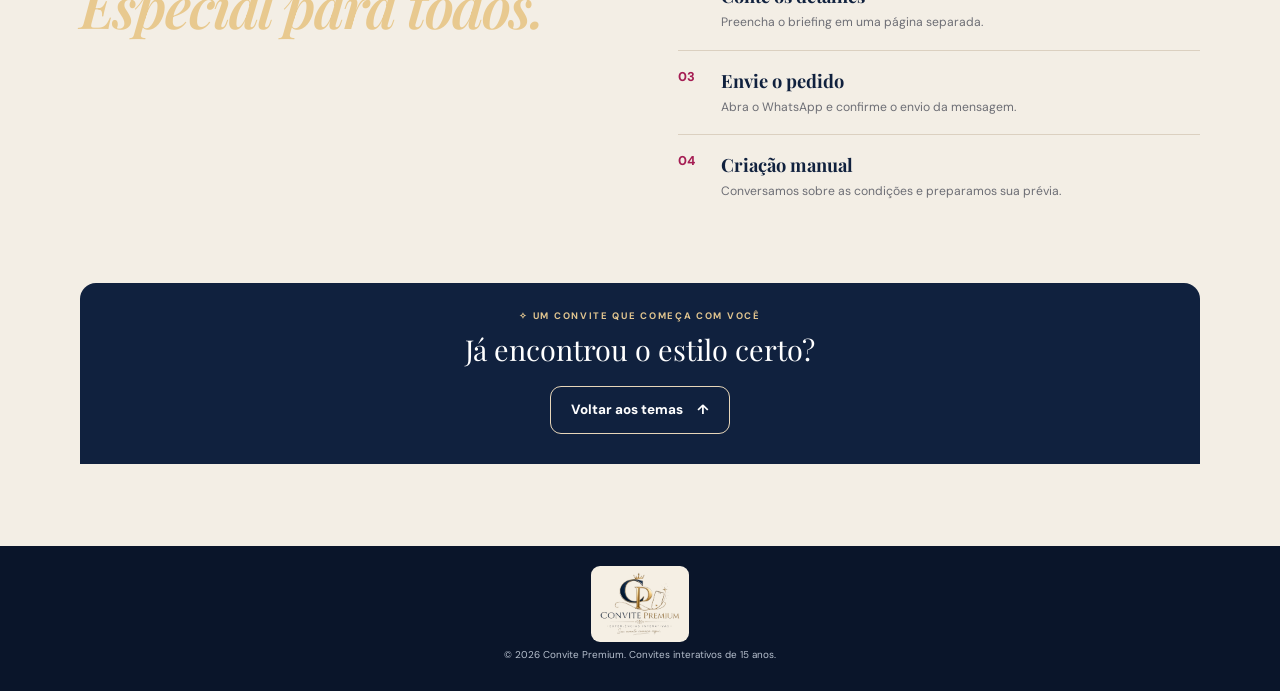
==== commit 6268af82: "Add files via upload" ====
--- a/catalogo.html
+++ b/catalogo.html
@@ -2,105 +2,10 @@
 <html lang="pt-BR">
 <head>
   <meta charset="utf-8">
-  <meta name="viewport" content="width=device-width, initial-scale=1, viewport-fit=cover">
-  <meta name="theme-color" content="#fbf9f5">
-  <meta name="description" content="Explore temas de convite digital de 15 anos, teste um convite real e escolha seu favorito para personalizar.">
-  <meta property="og:type" content="website">
-  <meta property="og:title" content="Convite Premium | Catálogo de Temas de 15 Anos">
-  <meta property="og:image" content="https://premium-invites.github.io/LP-Catalogo/assets/capa-15anos.webp">
-  <title>Escolha seu tema | Convite Premium</title>
-  <link rel="preconnect" href="https://fonts.googleapis.com">
-  <link rel="preconnect" href="https://fonts.gstatic.com" crossorigin>
-  <link href="https://fonts.googleapis.com/css2?family=DM+Sans:wght@400;500;600;700;800&family=Playfair+Display:ital,wght@0,500;0,600;0,700;1,600;1,700&display=swap" rel="stylesheet">
-  <link rel="stylesheet" href="style.css">
-  <script defer src="config.js"></script>
-  <script defer src="script.js"></script>
+  <meta name="viewport" content="width=device-width, initial-scale=1">
+  <meta http-equiv="refresh" content="0;url=index.html#catalogo">
+  <title>Catálogo | Convite Premium</title>
+  <script>window.location.replace('index.html#catalogo');</script>
 </head>
-<body class="catalog-page" data-page="catalogo">
-  <header class="site-header">
-    <div class="site-header-inner">
-      <a href="index.html" class="brand-link" aria-label="Voltar à apresentação"><img src="assets/logo-convite-premium.webp" alt="Convite Premium" width="84" height="68"></a>
-      <span class="site-header-tag">CATÁLOGO <span aria-hidden="true">✦</span> 15 ANOS</span>
-      <a class="header-anchor" href="#temas">Escolher tema <span aria-hidden="true">↘</span></a>
-    </div>
-  </header>
-
-  <main>
-
-    <section class="showcase-section showcase-top section-space" id="exemplos" aria-labelledby="showcaseTitle">
-      <div class="container showcase-layout">
-        <div class="showcase-copy reveal">
-          <p class="eyebrow">✦ MUITO ALÉM DE UMA IMAGEM</p>
-          <h1 id="showcaseTitle">Antes da festa, <em>um primeiro encanto.</em></h1>
-          <p>Um convite é mais do que uma imagem: é música, movimento e detalhes que seus convidados podem explorar. Abra os exemplos completos e sinta a experiência.</p>
-          <div class="showcase-legend"><span aria-hidden="true">↗</span><span>Toque na carta da frente para abrir o convite interativo.</span></div>
-          <a class="btn catalog-jump reveal" href="#temas">Escolher tema <span aria-hidden="true">↓</span></a>
-        </div>
-        <div class="deck-shell reveal" aria-label="Exemplos interativos de convites prontos">
-          <div class="deck-counter"><span id="deckCurrent">01</span><span> / </span><span id="deckTotal">01</span></div>
-          <div class="deck-stage" id="deckStage" tabindex="0" role="region" aria-label="Cartas de exemplos. Arraste horizontalmente ou use as setas para trocar de exemplo."><!-- Cartas geradas por script.js --></div>
-          <div class="deck-controls" id="deckControls">
-            <button class="deck-arrow" id="deckPrev" type="button" aria-label="Exemplo anterior">←</button>
-            <span class="deck-swipe-hint" id="deckHint">ARRASTE PARA O LADO</span>
-            <button class="deck-arrow" id="deckNext" type="button" aria-label="Próximo exemplo">→</button>
-          </div>
-        </div>
-      </div>
-    </section>
-
-    <section class="catalog-intro container" id="temas" aria-labelledby="themesTitle">
-      <div class="catalog-intro-row">
-        <div class="reveal">
-          <p class="eyebrow">✧ FEITO PARA O SEU GRANDE DIA</p>
-          <h2 id="themesTitle">Um tema com <em>a sua essência.</em></h2>
-          <p class="body-lead">Agora escolha o tema que combina com a sua festa de 15 anos. Se nenhum modelo representar sua ideia, selecione “Sua ideia”.</p>
-        </div>
-        <div class="catalog-intro-aside reveal"><span class="asidenum">15</span><span>ANOS <b>✧</b><br>INFINITAS POSSIBILIDADES</span></div>
-      </div>
-      <div class="theme-grid" id="themeGrid" aria-label="Temas disponíveis"><!-- Gerado a partir de config.js --></div>
-      <div class="catalog-after-note reveal"><span aria-hidden="true">✦</span><p>Gostou de um estilo? Toque em <strong>Escolher tema</strong>. Para um convite diferente, escolha <strong>Sua ideia</strong> e, se quiser, conte como imagina o resultado no próximo passo.</p></div>
-    </section>
-
-    <section class="benefits-section section-space" aria-label="Vantagens dos convites digitais">
-      <div class="container">
-        <h2 class="sr-only">Vantagens de um convite digital</h2>
-        <div class="benefits-grid">
-          <article class="benefit-card reveal"><span class="benefit-index">01 /</span><div class="benefit-icon" aria-hidden="true">↗</div><h3>Envio instantâneo</h3><p>Compartilhe pelo WhatsApp sem impressão ou entrega física.</p></article>
-          <article class="benefit-card reveal"><span class="benefit-index">02 /</span><div class="benefit-icon" aria-hidden="true">⌘</div><h3>Tudo organizado</h3><p>Informações, localização e links em um só lugar.</p></article>
-          <article class="benefit-card reveal"><span class="benefit-index">03 /</span><div class="benefit-icon" aria-hidden="true">✧</div><h3>Experiência premium</h3><p>Música, vídeo e detalhes que encantam desde o início.</p></article>
-          <article class="benefit-card reveal"><span class="benefit-index">04 /</span><div class="benefit-icon" aria-hidden="true">♡</div><h3>Mais economia</h3><p>Sem custos de impressão ou entrega de convites físicos.</p></article>
-        </div>
-      </div>
-    </section>
-    <section class="features-section section-space" id="recursos" aria-labelledby="featuresTitle">
-      <div class="container">
-        <div class="section-head reveal"><p class="eyebrow">✧ TUDO EM UM ÚNICO LINK</p><h2 id="featuresTitle">Seu convite pode ter <em>tudo isso.</em></h2><p>Uma experiência completa, com o que importa para a sua comemoração.</p></div>
-        <div class="features-grid">
-          <article class="feature-card reveal"><span class="feature-symbol" aria-hidden="true">▶</span><h3>Vídeo de abertura</h3><p>Uma entrada especial para seus convidados.</p></article>
-          <article class="feature-card reveal"><span class="feature-symbol" aria-hidden="true">♫</span><h3>Música personalizada</h3><p>A trilha sonora que combina com a festa.</p></article>
-          <article class="feature-card reveal"><span class="feature-symbol" aria-hidden="true">⌖</span><h3>Localização integrada</h3><p>Endereço e rota acessíveis em um toque.</p></article>
-          <article class="feature-card reveal"><span class="feature-symbol" aria-hidden="true">✓</span><h3>Confirmação rápida</h3><p>Uma forma prática de confirmar presença.</p></article>
-          <article class="feature-card reveal"><span class="feature-symbol" aria-hidden="true">♢</span><h3>Sugestões de presentes</h3><p>Orientações para os convidados.</p></article>
-          <article class="feature-card reveal"><span class="feature-symbol" aria-hidden="true">✦</span><h3>Dress code e manual</h3><p>Detalhes importantes reunidos com elegância.</p></article>
-        </div>
-      </div>
-    </section>
-
-    <section class="process-section section-space" id="processo" aria-labelledby="processTitle">
-      <div class="container process-layout">
-        <div class="reveal"><p class="eyebrow">DO TEMA À CELEBRAÇÃO</p><h2 id="processTitle">Simples para você. <em>Especial para todos.</em></h2></div>
-        <ol class="process-list">
-          <li class="reveal"><span>01</span><div><h3>Escolha seu tema</h3><p>Selecione uma inspiração no catálogo.</p></div></li>
-          <li class="reveal"><span>02</span><div><h3>Conte os detalhes</h3><p>Preencha o formulário em uma página separada.</p></div></li>
-          <li class="reveal"><span>03</span><div><h3>Envie o pedido</h3><p>Abra o WhatsApp e confirme o envio da mensagem.</p></div></li>
-          <li class="reveal"><span>04</span><div><h3>Criação manual</h3><p>Conversamos sobre as condições e preparamos sua prévia.</p></div></li>
-        </ol>
-      </div>
-      <div class="container final-band reveal"><span>✧ UM CONVITE QUE COMEÇA COM VOCÊ</span><p>Já encontrou o estilo certo?</p><a class="btn btn-outline-light" href="#temas">Voltar aos temas <span aria-hidden="true">↑</span></a></div>
-    </section>
-  </main>
-  <footer class="site-footer"><img src="assets/logo-convite-premium.webp" alt="Convite Premium" width="88" height="71"><small>© <span data-year></span> Convite Premium. Convites interativos de 15 anos.</small></footer>
-  <div class="scroll-edge" id="scrollEdge" aria-hidden="true"><div class="scroll-edge-caption"><span>DESLIZE PARA EXPLORAR</span><span class="scroll-edge-arrow">↓</span></div></div>
-  <noscript><p class="noscript-warning">Ative o JavaScript para visualizar os temas e os exemplos.</p></noscript>
-</body>
+<body><p>O catálogo agora está na página principal. <a href="index.html#catalogo">Abrir catálogo</a>.</p></body>
 </html>
